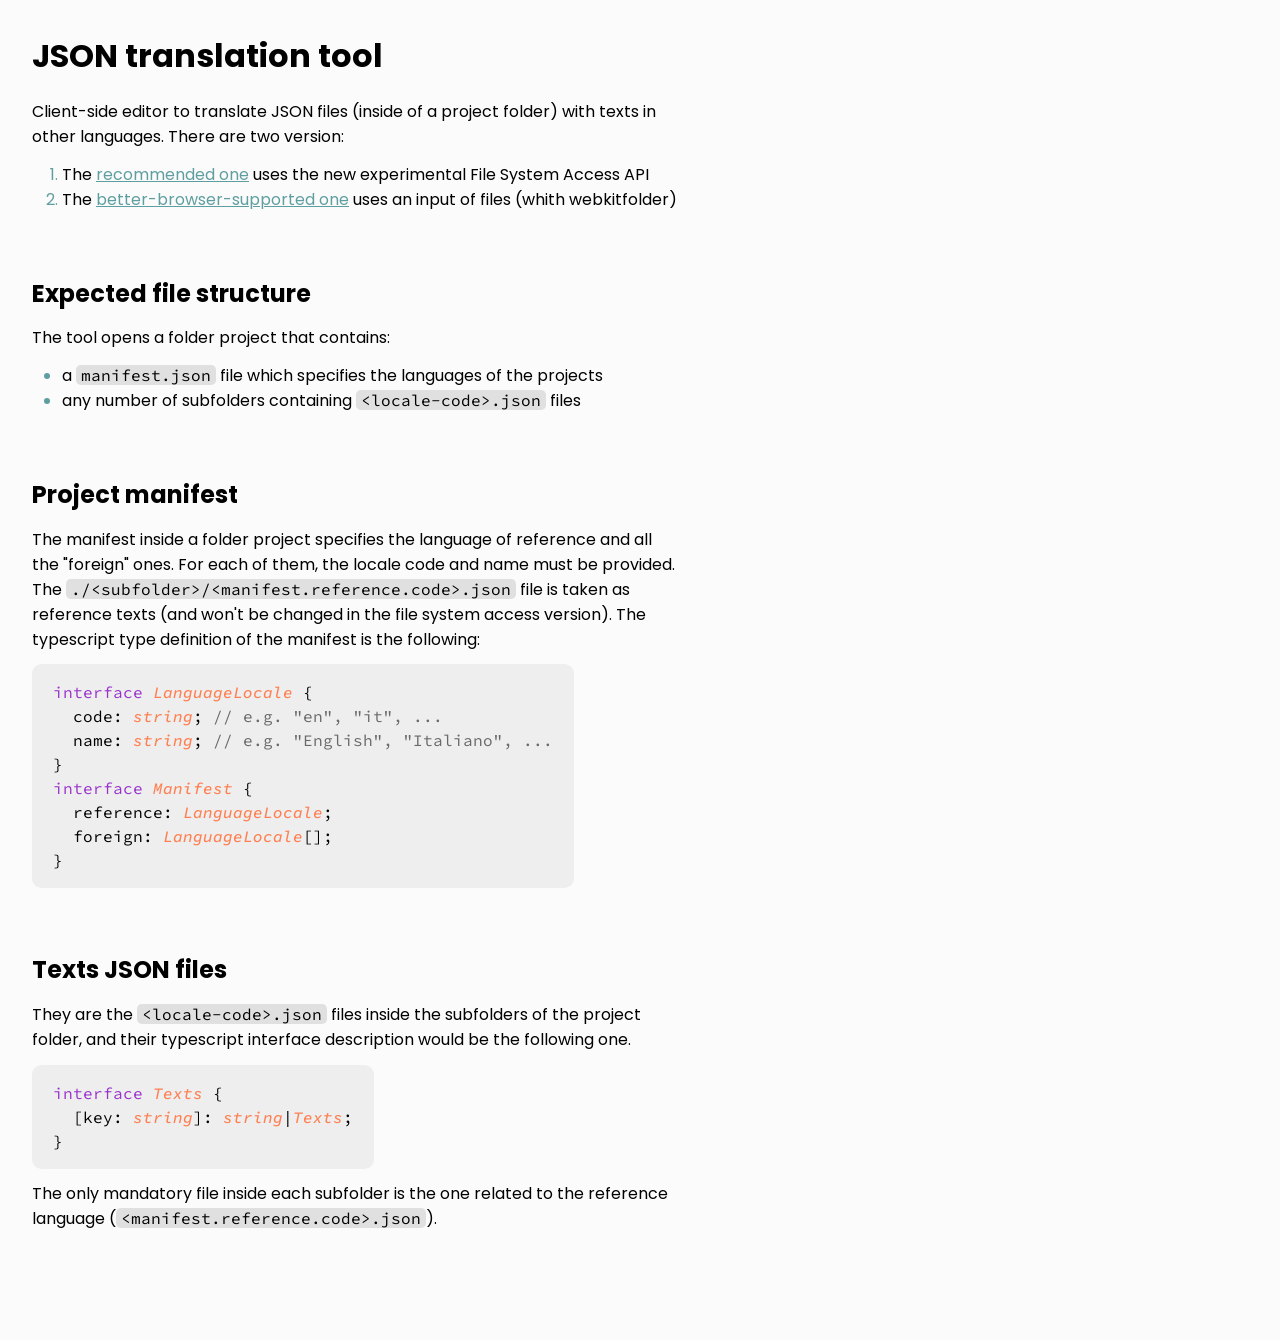
==== index.html @ 026e611e "feat: index.html of documentation" ====
<!DOCTYPE html>
<html lang="en">
<head>
    <meta charset="UTF-8">
    <meta http-equiv="X-UA-Compatible" content="IE=edge">
    <meta name="viewport" content="width=device-width, initial-scale=1.0">
    <title>JSON translation tool</title>
    <style>
        @import url('https://fonts.googleapis.com/css2?family=Poppins:wght@400;700&family=Source+Code+Pro:ital,wght@0,400;1,500&display=swap');
        * {
            margin: 0;
            padding: 0;
            box-sizing: border-box;
            font-family: "Poppins", sans-serif;
        }
        body {
            background-color: #fbfbfb;
            padding: 2rem;
            padding-bottom: 6rem;
        }
        h1,h2 {margin-bottom: .6em;}
        section {margin-top: 4rem;}
        p,ol,ul {
            max-width: 65ch;
            margin-bottom: .8rem;
        }
        ol,ul {padding-left: 3ch;}
        li::marker, a {color: cadetblue;}
        span.filename {
            font-family: 'Source Code Pro', monospace;
            background-color: #e0e0e0;
            border-radius: .3em;
            padding-inline: .3em;
        }
        code {
            display: block;
            width: fit-content;
            padding: 1rem 1.3rem;
            border-radius: .6rem;
            background-color: #eee;
            font-family: 'Source Code Pro', monospace;
            margin-bottom: .8rem;
            line-height: 1.5em;
        }
        code * {font-family: 'Source Code Pro', monospace;}
        .keyword {color: darkorchid;}
        .comment {color: dimgrey;}
        .type {
            color: coral;
            font-style: italic;
            font-weight: 500;
        }
    </style>
</head>
<body>
    <h1>JSON translation tool</h1>
    <p>Client-side editor to translate JSON files (inside of a project folder) with texts in other languages. There are two version:</p>
    <ol>
        <li>The <a href="./file-system-access/index.html">recommended one</a> uses the new experimental File System Access API</li>
        <li>The <a href="./input-file/index.html">better-browser-supported one</a> uses an input of files (whith webkitfolder)</li>
    </ol>

    <section aria-labelledby="file-structure">
        <h2 id="file-structure">Expected file structure</h2>
        <p>The tool opens a folder project that contains:</p>
        <ul>
            <li>a <span class="filename">manifest.json</span> file which specifies the languages of the projects</li>
            <li>any number of subfolders containing <span class="filename">&lt;locale-code&gt;.json</span> files</li>
        </ul>
    </section>
    <section aria-labelledby="manifest">
        <h2 id="manifest">Project manifest</h2>
        <p>The manifest inside a folder project specifies the language of reference and all the "foreign" ones. For each of them, the locale code and name must be provided. The <span class="filename">./&lt;subfolder&gt;/&lt;manifest.reference.code&gt;.json</span> file is taken as reference texts (and won't be changed in the file system access version). The typescript type definition of the manifest is the following:</p>
        <code>
            <span class="keyword">interface</span> <span class="type">LanguageLocale</span> {<br>
            &nbsp;&nbsp;code: <span class="type">string</span>; <span class="comment">// e.g. "en", "it", ...</span><br>
            &nbsp;&nbsp;name: <span class="type">string</span>; <span class="comment">// e.g. "English", "Italiano", ...</span><br>
            }<br>
            <span class="keyword">interface</span> <span class="type">Manifest</span> {<br>
            &nbsp;&nbsp;reference: <span class="type">LanguageLocale</span>;<br>
            &nbsp;&nbsp;foreign: <span class="type">LanguageLocale</span>[];<br>
            }
        </code>
    </section>
    <section aria-labelledby="texts">
        <h2 id="texts">Texts JSON files</h2>
        <p>They are the <span class="filename">&lt;locale-code&gt;.json</span> files inside the subfolders of the project folder, and their typescript interface description would be the following one.</p>
        <code>
            <span class="keyword">interface</span> <span class="type">Texts</span> {<br>
            &nbsp;&nbsp;[key: <span class="type">string</span>]: <span class="type">string</span>|<span class="type">Texts</span>;<br>
            }
        </code>
        <p>The only mandatory file inside each subfolder is the one related to the reference language (<span class="filename">&lt;manifest.reference.code&gt;.json</span>).</p>
    </section>
</body>
</html>
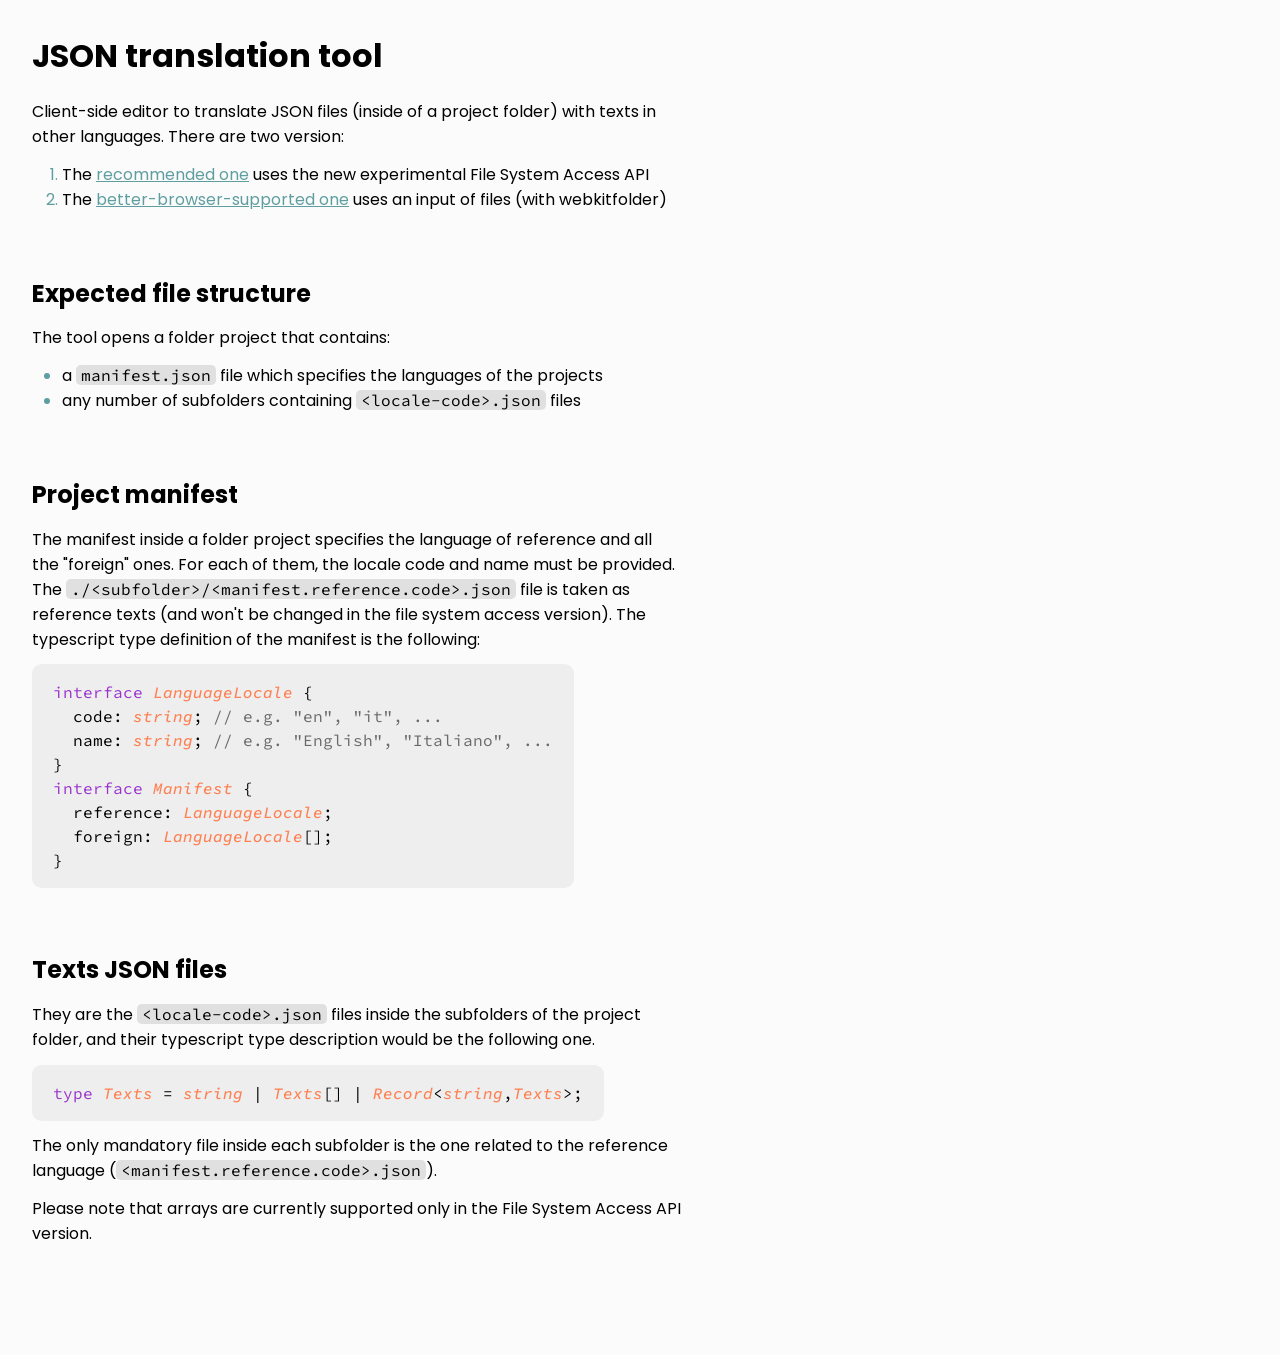
==== commit 0a403dc1: "doc: array support" ====
--- a/index.html
+++ b/index.html
@@ -57,7 +57,7 @@
     <p>Client-side editor to translate JSON files (inside of a project folder) with texts in other languages. There are two version:</p>
     <ol>
         <li>The <a href="./file-system-access/index.html">recommended one</a> uses the new experimental File System Access API</li>
-        <li>The <a href="./input-file/index.html">better-browser-supported one</a> uses an input of files (whith webkitfolder)</li>
+        <li>The <a href="./input-file/index.html">better-browser-supported one</a> uses an input of files (with webkitfolder)</li>
     </ol>
 
     <section aria-labelledby="file-structure">
@@ -70,7 +70,7 @@
     </section>
     <section aria-labelledby="manifest">
         <h2 id="manifest">Project manifest</h2>
-        <p>The manifest inside a folder project specifies the language of reference and all the "foreign" ones. For each of them, the locale code and name must be provided. The <span class="filename">./&lt;subfolder&gt;/&lt;manifest.reference.code&gt;.json</span> file is taken as reference texts (and won't be changed in the file system access version). The typescript type definition of the manifest is the following:</p>
+        <p>The manifest inside a folder project specifies the language of reference and all the "foreign" ones. For each of them, the locale code and name must be provided. The <span class="filename">./&lt;subfolder&gt;/<wbr>&lt;manifest.reference.code&gt;.json</span> file is taken as reference texts (and won't be changed in the file system access version). The typescript type definition of the manifest is the following:</p>
         <code>
             <span class="keyword">interface</span> <span class="type">LanguageLocale</span> {<br>
             &nbsp;&nbsp;code: <span class="type">string</span>; <span class="comment">// e.g. "en", "it", ...</span><br>
@@ -84,13 +84,15 @@
     </section>
     <section aria-labelledby="texts">
         <h2 id="texts">Texts JSON files</h2>
-        <p>They are the <span class="filename">&lt;locale-code&gt;.json</span> files inside the subfolders of the project folder, and their typescript interface description would be the following one.</p>
+        <p>They are the <span class="filename">&lt;locale-code&gt;.json</span> files inside the subfolders of the project folder, and their typescript type description would be the following one.</p>
         <code>
-            <span class="keyword">interface</span> <span class="type">Texts</span> {<br>
+            <span class="keyword">type</span> <span class="type">Texts</span> = <span class="type">string</span> | <span class="type">Texts</span>[] | <span class="type">Record</span>&lt;<span class="type">string</span>,<span class="type">Texts</span>&gt;;<br>
+            <!-- <span class="keyword">interface</span> <span class="type">Texts</span> {<br>
             &nbsp;&nbsp;[key: <span class="type">string</span>]: <span class="type">string</span>|<span class="type">Texts</span>;<br>
-            }
+            }  -->
         </code>
         <p>The only mandatory file inside each subfolder is the one related to the reference language (<span class="filename">&lt;manifest.reference.code&gt;.json</span>).</p>
+        <p>Please note that arrays are currently supported only in the File System Access API version.</p>
     </section>
 </body>
 </html>
